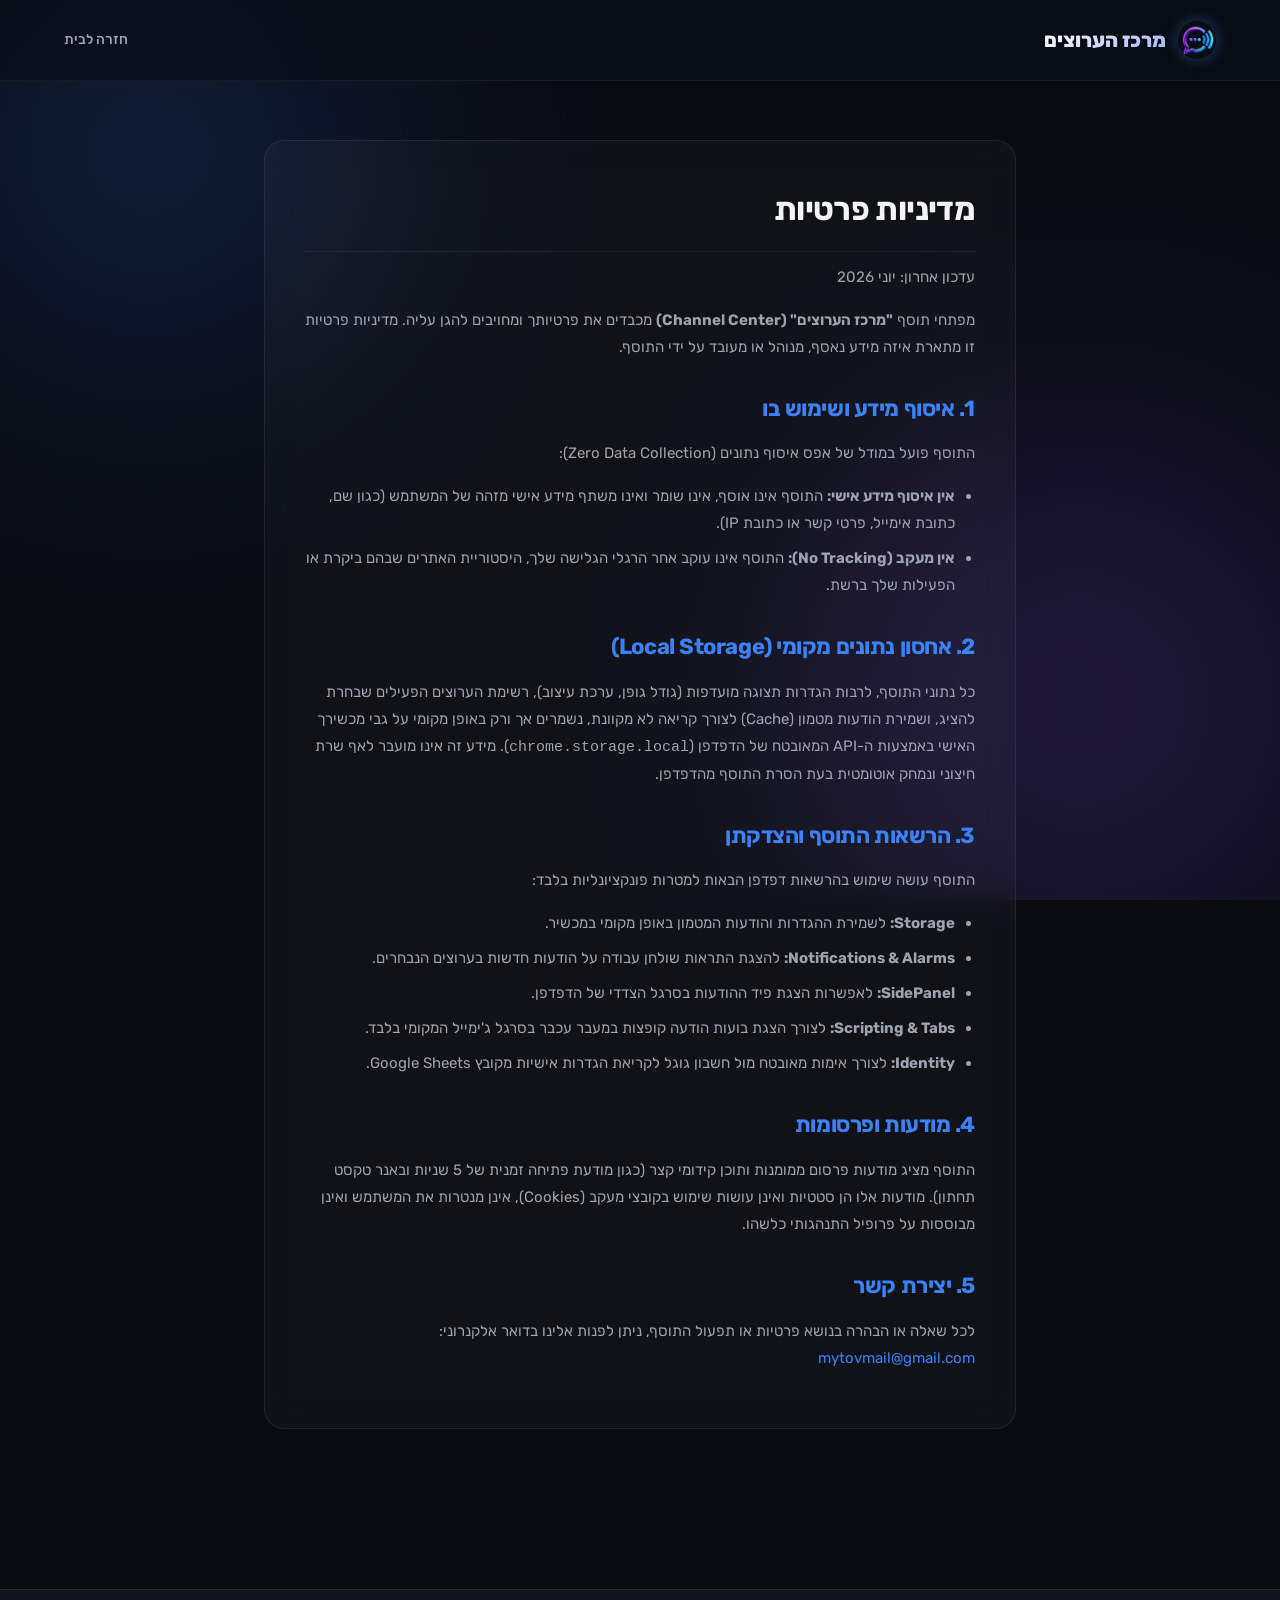
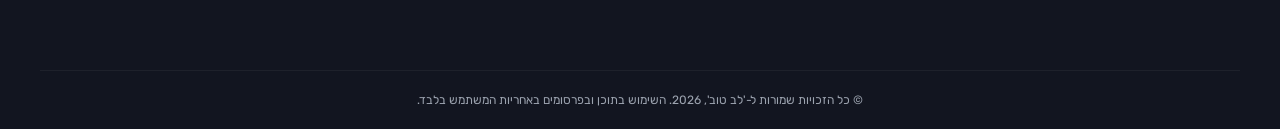
==== privacy.html @ 49b7ddda "Initial commit of Channel Center website landing page and privacy policy" ====
<!DOCTYPE html>
<html lang="he" dir="rtl">
<head>
  <meta charset="UTF-8">
  <meta name="viewport" content="width=device-width, initial-scale=1.0">
  <title>מדיניות פרטיות - מרכז הערוצים</title>
  <link rel="preconnect" href="https://fonts.googleapis.com">
  <link rel="preconnect" href="https://fonts.gstatic.com" crossorigin>
  <link href="https://fonts.googleapis.com/css2?family=Inter:wght@400;500;600;700&family=Rubik:wght@400;500;700&display=swap" rel="stylesheet">
  <link rel="stylesheet" href="style.css">
  <style>
    .privacy-content {
      padding-top: 140px;
      padding-bottom: 80px;
      max-width: 800px;
      margin: 0 auto;
    }
    .privacy-card {
      padding: 40px;
      line-height: 1.8;
    }
    .privacy-card h1 {
      font-size: 32px;
      margin-bottom: 12px;
      border-bottom: 1px solid var(--border-glass);
      padding-bottom: 12px;
    }
    .privacy-card h2 {
      font-size: 22px;
      margin-top: 28px;
      margin-bottom: 12px;
      color: var(--accent);
    }
    .privacy-card p, .privacy-card ul {
      margin-bottom: 16px;
      color: var(--text-muted);
      font-size: 15px;
    }
    .privacy-card ul {
      padding-right: 20px;
    }
    .privacy-card li {
      margin-bottom: 8px;
    }
  </style>
</head>
<body>
  <!-- Ambient background glow effect -->
  <div class="glow-container">
    <div class="glow-ball ball-1"></div>
    <div class="glow-ball ball-2"></div>
  </div>

  <header class="main-header">
    <div class="header-container container">
      <div class="logo-area">
        <a href="index.html" style="display:flex; align-items:center; gap:12px; text-decoration:none;">
          <img src="logo.png" alt="לוגו מרכז הערוצים" class="logo-img" onerror="this.src='https://cdn-icons-png.flaticon.com/512/3661/3661348.png'">
          <span class="logo-text">מרכז הערוצים</span>
        </a>
      </div>
      <nav class="main-nav">
        <a href="index.html">חזרה לבית</a>
      </nav>
    </div>
  </header>

  <main class="privacy-content container">
    <div class="glass-card privacy-card">
      <h1>מדיניות פרטיות</h1>
      <p>עדכון אחרון: יוני 2026</p>
      
      <p>
        מפתחי תוסף <strong>"מרכז הערוצים" (Channel Center)</strong> מכבדים את פרטיותך ומחויבים להגן עליה. מדיניות פרטיות זו מתארת איזה מידע נאסף, מנוהל או מעובד על ידי התוסף.
      </p>

      <h2>1. איסוף מידע ושימוש בו</h2>
      <p>התוסף פועל במודל של אפס איסוף נתונים (Zero Data Collection):</p>
      <ul>
        <li><strong>אין איסוף מידע אישי:</strong> התוסף אינו אוסף, אינו שומר ואינו משתף מידע אישי מזהה של המשתמש (כגון שם, כתובת אימייל, פרטי קשר או כתובת IP).</li>
        <li><strong>אין מעקב (No Tracking):</strong> התוסף אינו עוקב אחר הרגלי הגלישה שלך, היסטוריית האתרים שבהם ביקרת או הפעילות שלך ברשת.</li>
      </ul>

      <h2>2. אחסון נתונים מקומי (Local Storage)</h2>
      <p>
        כל נתוני התוסף, לרבות הגדרות תצוגה מועדפות (גודל גופן, ערכת עיצוב), רשימת הערוצים הפעילים שבחרת להציג, ושמירת הודעות מטמון (Cache) לצורך קריאה לא מקוונת, נשמרים אך ורק באופן מקומי על גבי מכשירך האישי באמצעות ה-API המאובטח של הדפדפן (<code>chrome.storage.local</code>). מידע זה אינו מועבר לאף שרת חיצוני ונמחק אוטומטית בעת הסרת התוסף מהדפדפן.
      </p>

      <h2>3. הרשאות התוסף והצדקתן</h2>
      <p>התוסף עושה שימוש בהרשאות דפדפן הבאות למטרות פונקציונליות בלבד:</p>
      <ul>
        <li><strong>Storage:</strong> לשמירת ההגדרות והודעות המטמון באופן מקומי במכשיר.</li>
        <li><strong>Notifications & Alarms:</strong> להצגת התראות שולחן עבודה על הודעות חדשות בערוצים הנבחרים.</li>
        <li><strong>SidePanel:</strong> לאפשרות הצגת פיד ההודעות בסרגל הצדדי של הדפדפן.</li>
        <li><strong>Scripting & Tabs:</strong> לצורך הצגת בועות הודעה קופצות במעבר עכבר בסרגל ג'ימייל המקומי בלבד.</li>
        <li><strong>Identity:</strong> לצורך אימות מאובטח מול חשבון גוגל לקריאת הגדרות אישיות מקובץ Google Sheets.</li>
      </ul>

      <h2>4. מודעות ופרסומות</h2>
      <p>
        התוסף מציג מודעות פרסום ממומנות ותוכן קידומי קצר (כגון מודעת פתיחה זמנית של 5 שניות ובאנר טקסט תחתון). מודעות אלו הן סטטיות ואינן עושות שימוש בקובצי מעקב (Cookies), אינן מנטרות את המשתמש ואינן מבוססות על פרופיל התנהגותי כלשהו.
      </p>

      <h2>5. יצירת קשר</h2>
      <p>
        לכל שאלה או הבהרה בנושא פרטיות או תפעול התוסף, ניתן לפנות אלינו בדואר אלקנרוני: <a href="mailto:mytovmail@gmail.com" style="color:var(--accent); text-decoration:none;">mytovmail@gmail.com</a>
      </p>
    </div>
  </main>

  <footer class="main-footer">
    <div class="footer-bottom container">
      <p>© כל הזכויות שמורות ל-'לב טוב', 2026. השימוש בתוכן ובפרסומים באחריות המשתמש בלבד.</p>
    </div>
  </footer>
</body>
</html>
---- style.css ----
/* Reset & Global Styles */
* {
  margin: 0;
  padding: 0;
  box-sizing: border-box;
}

:root {
  --bg-primary: #090b11;
  --bg-secondary: #121520;
  --bg-glass: rgba(255, 255, 255, 0.03);
  --border-glass: rgba(255, 255, 255, 0.07);
  --text: #f3f4f6;
  --text-muted: #9ca3af;
  --accent: #3b82f6;
  --accent-glow: rgba(59, 130, 246, 0.5);
  --accent-purple: #8b5cf6;
  --radius-lg: 20px;
  --radius-md: 12px;
  --transition: all 0.3s cubic-bezier(0.16, 1, 0.3, 1);
}

html {
  scroll-behavior: smooth;
}

body {
  background-color: var(--bg-primary);
  color: var(--text);
  font-family: 'Outfit', 'Rubik', 'Inter', sans-serif;
  overflow-x: hidden;
  line-height: 1.6;
  text-align: right;
}

.container {
  width: 100%;
  max-width: 1200px;
  margin: 0 auto;
  padding: 0 24px;
}

/* Ambient Background Glow */
.glow-container {
  position: absolute;
  top: 0;
  left: 0;
  width: 100%;
  height: 100%;
  overflow: hidden;
  z-index: -1;
  pointer-events: none;
}

.glow-ball {
  position: absolute;
  border-radius: 50%;
  filter: blur(120px);
  opacity: 0.15;
}

.ball-1 {
  width: 500px;
  height: 500px;
  background: var(--accent);
  top: -100px;
  left: -100px;
}

.ball-2 {
  width: 600px;
  height: 600px;
  background: var(--accent-purple);
  top: 400px;
  right: -100px;
}

.ball-3 {
  width: 400px;
  height: 400px;
  background: #06b6d4;
  bottom: -100px;
  left: 200px;
}

/* Typography Utility */
h1, h2, h3, h4 {
  font-weight: 700;
  letter-spacing: -0.02em;
}

.text-gradient {
  background: linear-gradient(135deg, var(--accent) 0%, var(--accent-purple) 100%);
  -webkit-background-clip: text;
  -webkit-text-fill-color: transparent;
}

/* Glassmorphic Card */
.glass-card {
  background: var(--bg-glass);
  border: 1px solid var(--border-glass);
  border-radius: var(--radius-lg);
  backdrop-filter: blur(16px);
  -webkit-backdrop-filter: blur(16px);
  transition: var(--transition);
}

/* Buttons */
.btn {
  display: inline-flex;
  align-items: center;
  justify-content: center;
  font-weight: 600;
  text-decoration: none;
  border-radius: 30px;
  transition: var(--transition);
  cursor: pointer;
}

.btn-primary {
  background: linear-gradient(135deg, var(--accent) 0%, var(--accent-purple) 100%);
  color: white;
  box-shadow: 0 4px 20px var(--accent-glow);
}

.btn-primary:hover {
  transform: translateY(-2px);
  box-shadow: 0 6px 24px rgba(59, 130, 246, 0.7);
}

.btn-secondary {
  background: rgba(255, 255, 255, 0.05);
  color: var(--text);
  border: 1px solid var(--border-glass);
}

.btn-secondary:hover {
  background: rgba(255, 255, 255, 0.1);
  transform: translateY(-2px);
}

.btn-sm {
  padding: 8px 16px;
  font-size: 13px;
}

.btn-lg {
  padding: 16px 32px;
  font-size: 16px;
}

/* Main Header */
.main-header {
  position: fixed;
  top: 0;
  left: 0;
  width: 100%;
  z-index: 1000;
  backdrop-filter: blur(20px);
  -webkit-backdrop-filter: blur(20px);
  border-bottom: 1px solid rgba(255, 255, 255, 0.05);
  background: rgba(9, 13, 22, 0.7);
}

.header-container {
  height: 80px;
  display: flex;
  align-items: center;
  justify-content: space-between;
}

.logo-area {
  display: flex;
  align-items: center;
  gap: 12px;
}

.logo-img {
  width: 38px;
  height: 38px;
  border-radius: 50%;
  object-fit: cover;
  box-shadow: 0 0 15px rgba(59, 130, 246, 0.4);
}

.logo-text {
  font-size: 20px;
  font-weight: 800;
  background: linear-gradient(135deg, #fff 0%, #a5b4fc 100%);
  -webkit-background-clip: text;
  -webkit-text-fill-color: transparent;
}

.main-nav {
  display: flex;
  align-items: center;
  gap: 32px;
}

.main-nav a {
  color: var(--text-muted);
  text-decoration: none;
  font-weight: 500;
  font-size: 14px;
  transition: var(--transition);
}

.main-nav a:hover {
  color: var(--text);
}

.main-nav .nav-secondary {
  opacity: 0.7;
}

/* Hero Section */
.hero-section {
  padding-top: 160px;
  padding-bottom: 100px;
  display: flex;
  align-items: center;
  justify-content: space-between;
  gap: 48px;
}

.hero-content {
  flex: 1;
  max-width: 600px;
}

.badge {
  display: inline-block;
  padding: 6px 14px;
  border-radius: 20px;
  background: rgba(59, 130, 246, 0.1);
  color: var(--accent);
  border: 1px solid rgba(59, 130, 246, 0.2);
  font-size: 12px;
  font-weight: 700;
  margin-bottom: 24px;
}

.hero-content h1 {
  font-size: 48px;
  line-height: 1.2;
  margin-bottom: 24px;
}

.hero-subtitle {
  color: var(--text-muted);
  font-size: 18px;
  margin-bottom: 36px;
  font-weight: 400;
}

.hero-actions {
  display: flex;
  align-items: center;
  gap: 16px;
  margin-bottom: 24px;
}

.hero-meta {
  font-size: 13px;
  color: var(--text-muted);
  display: flex;
  gap: 12px;
}

/* Extension Mockup */
.hero-mockup-wrapper {
  flex: 1;
  display: flex;
  justify-content: center;
}

.mockup-card {
  width: 360px;
  height: 480px;
  display: flex;
  flex-direction: column;
  box-shadow: 0 30px 60px rgba(0,0,0,0.4), 0 0 100px rgba(59, 130, 246, 0.1);
}

.mockup-header {
  padding: 12px;
  border-bottom: 1px solid var(--border-glass);
  display: flex;
  align-items: center;
  position: relative;
}

.mockup-dots {
  display: flex;
  gap: 6px;
}

.mockup-dots span {
  width: 8px;
  height: 8px;
  border-radius: 50%;
  background: rgba(255,255,255,0.2);
}

.mockup-title {
  position: absolute;
  left: 50%;
  top: 50%;
  transform: translate(-50%, -50%);
  font-size: 11px;
  color: var(--text-muted);
}

.mockup-body {
  display: flex;
  flex: 1;
  overflow: hidden;
}

.mockup-sidebar {
  width: 50px;
  border-left: 1px solid var(--border-glass);
  display: flex;
  flex-direction: column;
  align-items: center;
  padding: 12px 0;
  gap: 16px;
  background: rgba(0,0,0,0.15);
}

.mockup-sidebar-item {
  width: 32px;
  height: 32px;
  border-radius: 50%;
  display: flex;
  align-items: center;
  justify-content: center;
  font-size: 16px;
  cursor: pointer;
  transition: var(--transition);
}

.mockup-sidebar-item.active {
  background: rgba(59, 130, 246, 0.15);
  border: 1px solid rgba(59, 130, 246, 0.3);
}

.mockup-feed {
  flex: 1;
  padding: 14px;
  display: flex;
  flex-direction: column;
  gap: 12px;
  overflow-y: auto;
}

.mockup-feed-header {
  display: flex;
  justify-content: space-between;
  align-items: center;
}

.feed-ch-title {
  font-weight: 700;
  font-size: 15px;
}

.feed-ch-badge {
  font-size: 10px;
  color: var(--text-muted);
}

.mockup-tabs {
  display: flex;
  gap: 8px;
}

.mockup-tab {
  font-size: 10px;
  padding: 4px 10px;
  border-radius: 20px;
  background: rgba(255,255,255,0.03);
  color: var(--text-muted);
}

.mockup-tab.active {
  background: var(--accent);
  color: white;
}

.mockup-card-item {
  background: rgba(255,255,255,0.02);
  border: 1px solid var(--border-glass);
  border-radius: var(--radius-md);
  padding: 12px;
  display: flex;
  flex-direction: column;
  gap: 8px;
}

.card-item-header {
  display: flex;
  justify-content: space-between;
  font-size: 10px;
  color: var(--text-muted);
}

.mockup-card-item p {
  font-size: 11px;
}

.card-item-media {
  background: rgba(0,0,0,0.2);
  padding: 8px;
  border-radius: 6px;
  font-size: 10px;
  text-align: center;
  color: var(--accent);
  font-weight: 600;
}

.card-item-reactions {
  display: flex;
  gap: 8px;
  font-size: 10px;
}

/* Features Section */
.features-section {
  padding: 100px 0;
}

.section-header {
  text-align: center;
  max-width: 700px;
  margin: 0 auto 60px;
}

.section-header h2 {
  font-size: 36px;
  margin-bottom: 16px;
}

.section-header p {
  color: var(--text-muted);
  font-size: 16px;
}

.features-grid {
  display: grid;
  grid-template-columns: repeat(auto-fill, minmax(320px, 1fr));
  gap: 24px;
}

.feature-card {
  padding: 32px;
}

.feature-card:hover {
  transform: translateY(-4px);
  border-color: rgba(59, 130, 246, 0.2);
  box-shadow: 0 10px 30px rgba(59, 130, 246, 0.05);
}

.feature-icon {
  font-size: 36px;
  margin-bottom: 20px;
}

.feature-card h3 {
  font-size: 20px;
  margin-bottom: 12px;
}

.feature-card p {
  color: var(--text-muted);
  font-size: 14px;
}

/* Channels Showcase */
.channels-section {
  padding: 80px 0;
  background: radial-gradient(50% 50% at 50% 50%, rgba(59, 130, 246, 0.03) 0%, transparent 100%);
}

.channels-list-showcase {
  display: flex;
  flex-wrap: wrap;
  gap: 12px;
  justify-content: center;
  max-width: 900px;
  margin: 40px auto 0;
}

.channel-pill {
  background: var(--bg-glass);
  border: 1px solid var(--border-glass);
  padding: 10px 20px;
  border-radius: 30px;
  font-size: 13px;
  font-weight: 600;
  transition: var(--transition);
  cursor: default;
}

.channel-pill:hover {
  border-color: var(--accent);
  color: var(--accent);
  transform: translateY(-2px);
  box-shadow: 0 4px 15px rgba(59,130,246,0.15);
}

/* Installation Guide */
.installation-section {
  padding: 100px 0;
}

.installation-steps {
  display: grid;
  grid-template-columns: repeat(auto-fill, minmax(260px, 1fr));
  gap: 24px;
  margin-top: 40px;
}

.step-card {
  padding: 32px;
  text-align: center;
  position: relative;
}

.step-num {
  width: 48px;
  height: 48px;
  border-radius: 50%;
  background: var(--accent);
  color: white;
  display: flex;
  align-items: center;
  justify-content: center;
  font-size: 20px;
  font-weight: 700;
  margin: 0 auto 24px;
  box-shadow: 0 4px 15px var(--accent-glow);
}

.step-card h4 {
  font-size: 18px;
  margin-bottom: 12px;
}

.step-card p {
  color: var(--text-muted);
  font-size: 14px;
}

.step-card code {
  background: rgba(0,0,0,0.3);
  padding: 2px 6px;
  border-radius: 4px;
  font-family: monospace;
  font-size: 12px;
  color: #f43f5e;
}

/* Main Footer */
.main-footer {
  background: var(--bg-secondary);
  border-top: 1px solid var(--border-glass);
  padding: 80px 0 20px;
  margin-top: 80px;
}

.footer-container {
  display: flex;
  flex-wrap: wrap;
  gap: 48px;
  justify-content: space-between;
  margin-bottom: 60px;
}

.footer-about {
  flex: 2;
  min-width: 280px;
}

.footer-about h3 {
  font-size: 24px;
  margin-bottom: 16px;
}

.footer-about p {
  color: var(--text-muted);
  font-size: 14px;
  max-width: 400px;
}

.footer-links, .footer-contact {
  flex: 1;
  min-width: 200px;
}

.footer-links h4, .footer-contact h4 {
  font-size: 16px;
  margin-bottom: 20px;
  font-weight: 600;
}

.footer-links a {
  display: block;
  color: var(--text-muted);
  text-decoration: none;
  margin-bottom: 12px;
  font-size: 14px;
  transition: var(--transition);
}

.footer-links a:hover {
  color: var(--text);
  padding-right: 4px;
}

.footer-contact p {
  color: var(--text-muted);
  font-size: 14px;
  margin-bottom: 12px;
}

.mail-link {
  color: var(--accent);
  text-decoration: none;
  font-weight: 600;
  font-size: 15px;
}

.mail-link:hover {
  text-decoration: underline;
}

.footer-bottom {
  border-top: 1px solid rgba(255,255,255,0.05);
  padding-top: 20px;
  text-align: center;
  font-size: 12px;
  color: var(--text-muted);
}

/* Responsive adjustments */
@media (max-width: 968px) {
  .hero-section {
    flex-direction: column-reverse;
    text-align: center;
    padding-top: 120px;
    gap: 32px;
  }
  
  .hero-content {
    max-width: 100%;
  }

  .hero-meta {
    justify-content: center;
  }
  
  .main-nav {
    display: none;
  }
}
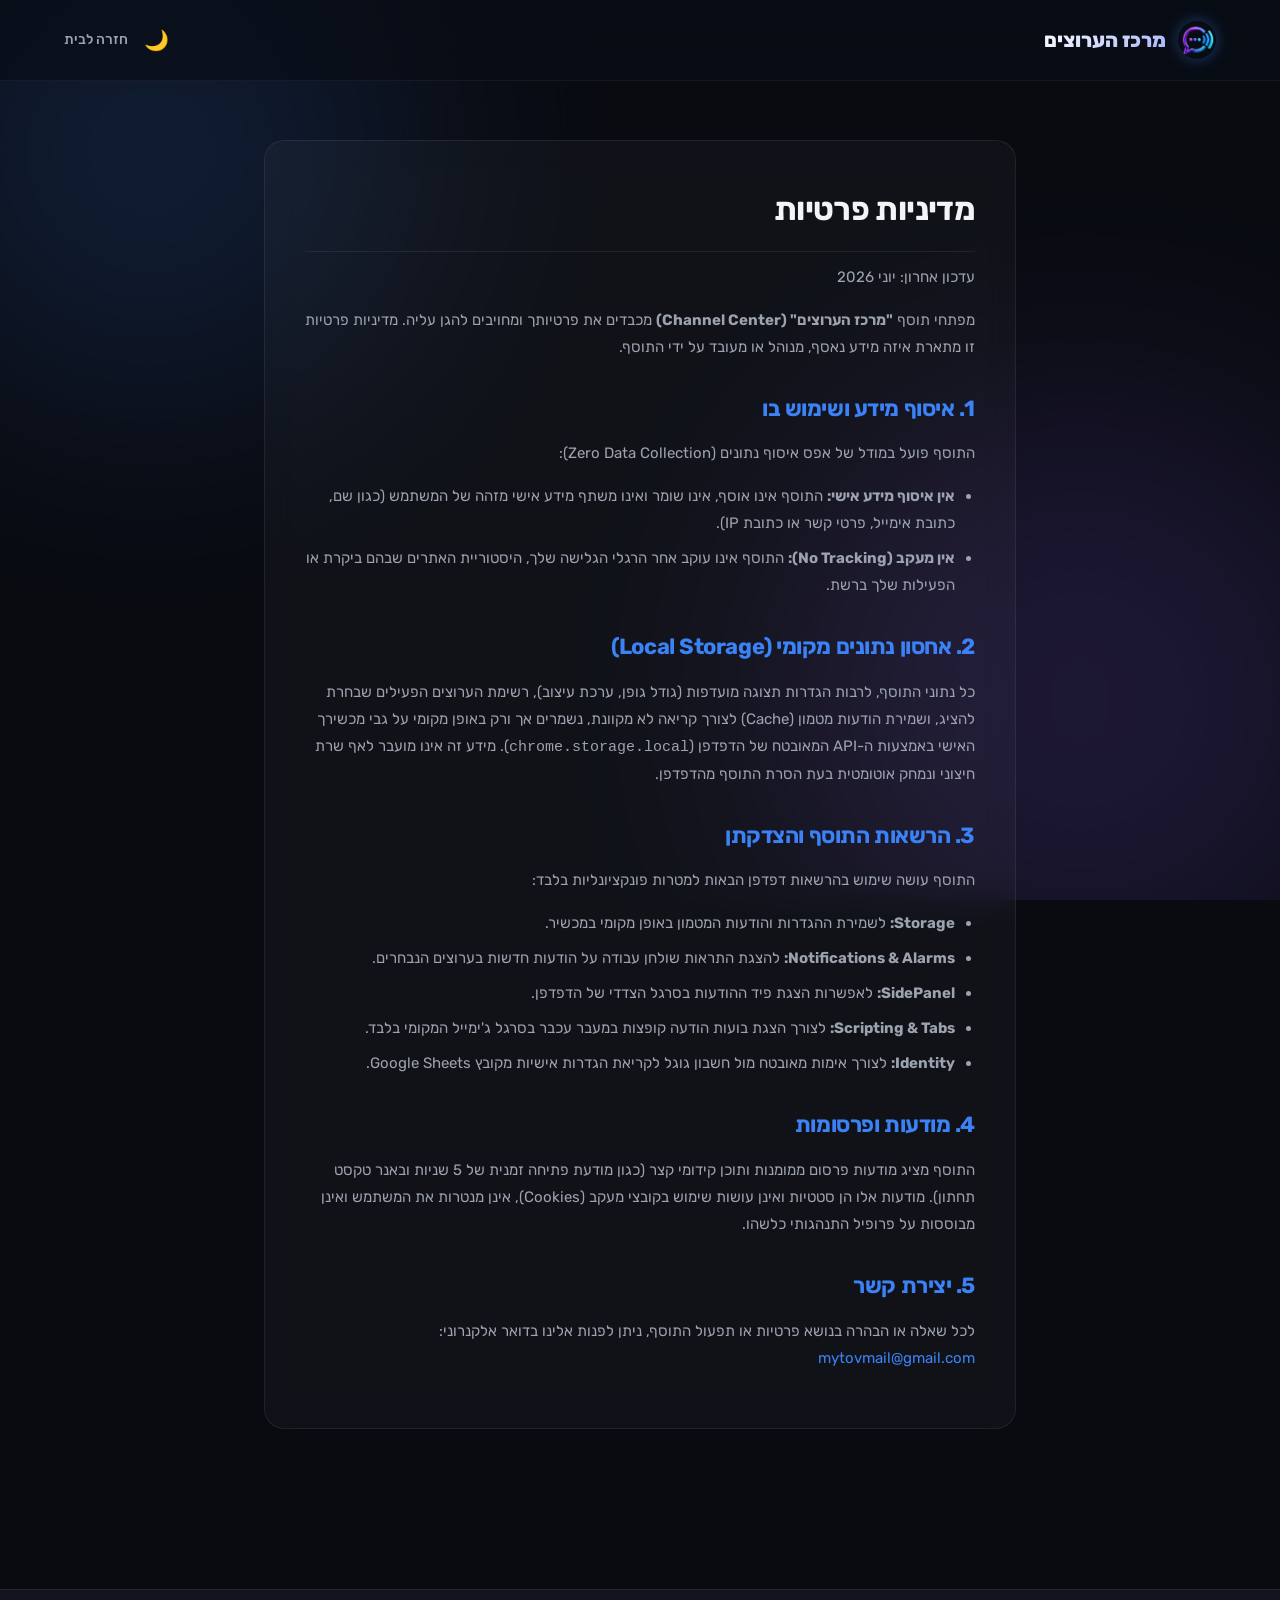
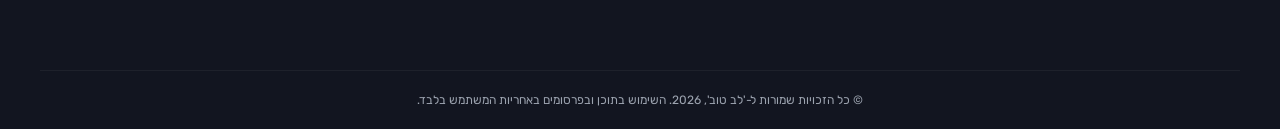
==== commit 0bd91990: "Implement aggregated Home videos feed, light/dark mode, and CSP fixes" ====
--- a/privacy.html
+++ b/privacy.html
@@ -59,9 +59,12 @@
           <span class="logo-text">מרכז הערוצים</span>
         </a>
       </div>
-      <nav class="main-nav">
-        <a href="index.html">חזרה לבית</a>
-      </nav>
+      <div style="display: flex; align-items: center; gap: 12px;">
+        <button id="theme-toggle" class="theme-toggle-btn" title="שינוי מצב עיצוב" style="background: none; border: none; font-size: 20px; cursor: pointer; padding: 4px; display: flex; align-items: center; justify-content: center; color: var(--text);">🌙</button>
+        <nav class="main-nav">
+          <a href="index.html">חזרה לבית</a>
+        </nav>
+      </div>
     </div>
   </header>
 
@@ -113,5 +116,6 @@
       <p>© כל הזכויות שמורות ל-'לב טוב', 2026. השימוש בתוכן ובפרסומים באחריות המשתמש בלבד.</p>
     </div>
   </footer>
+  <script src="script.js"></script>
 </body>
 </html>
--- a/style.css
+++ b/style.css
@@ -665,3 +665,116 @@
     display: none;
   }
 }
+
+/* ☀️ Light Mode Styles & Variables */
+:root.light-mode {
+  --bg-primary: #f8fafc;
+  --bg-secondary: #f1f5f9;
+  --bg-glass: rgba(255, 255, 255, 0.4);
+  --border-glass: rgba(15, 23, 42, 0.08);
+  --text: #0f172a;
+  --text-muted: #475569;
+  --accent: #2563eb;
+  --accent-glow: rgba(37, 99, 235, 0.2);
+  --accent-purple: #7c3aed;
+}
+
+:root.light-mode .glow-ball {
+  opacity: 0.08 !important;
+}
+
+:root.light-mode .glass-card {
+  background: rgba(255, 255, 255, 0.8) !important;
+  border-color: rgba(15, 23, 42, 0.08) !important;
+  box-shadow: 0 8px 32px rgba(15, 23, 42, 0.05) !important;
+}
+
+:root.light-mode .logo-text, 
+:root.light-mode h1, 
+:root.light-mode h2, 
+:root.light-mode h3, 
+:root.light-mode h4,
+:root.light-mode .step-card h4 {
+  color: #0f172a !important;
+}
+
+:root.light-mode .hero-subtitle,
+:root.light-mode .step-card p,
+:root.light-mode .feature-card p,
+:root.light-mode .about-section p,
+:root.light-mode .footer-about p {
+  color: #334155 !important;
+}
+
+:root.light-mode .btn-secondary {
+  background: rgba(15, 23, 42, 0.04) !important;
+  border-color: rgba(15, 23, 42, 0.1) !important;
+  color: #334155 !important;
+}
+
+:root.light-mode .btn-secondary:hover {
+  background: rgba(15, 23, 42, 0.08) !important;
+}
+
+:root.light-mode .sidebar-logo h3 {
+  color: #0f172a !important;
+}
+
+:root.light-mode .active-channel-meta h2 {
+  color: #0f172a !important;
+}
+
+:root.light-mode .viewer-tab {
+  color: #475569 !important;
+  background: rgba(15, 23, 42, 0.04) !important;
+}
+
+:root.light-mode .viewer-tab.active {
+  color: #ffffff !important;
+  background: var(--accent) !important;
+}
+
+:root.light-mode .msg-card {
+  background: rgba(255, 255, 255, 0.85) !important;
+  border-color: rgba(15, 23, 42, 0.06) !important;
+  color: #1e293b !important;
+}
+
+:root.light-mode .msg-text {
+  color: #1e293b !important;
+}
+
+:root.light-mode .msg-author {
+  color: #475569 !important;
+}
+
+:root.light-mode .sidebar-item {
+  color: #334155 !important;
+}
+
+:root.light-mode .sidebar-item:hover {
+  background: rgba(15, 23, 42, 0.04) !important;
+}
+
+:root.light-mode .sidebar-item.active {
+  background: rgba(37, 99, 235, 0.1) !important;
+  color: #2563eb !important;
+}
+
+:root.light-mode .ticker-track {
+  background: rgba(15, 23, 42, 0.03) !important;
+  color: #334155 !important;
+}
+
+:root.light-mode .viewer-pinned-bar {
+  background: rgba(255, 255, 255, 0.9) !important;
+  border-color: rgba(15, 23, 42, 0.08) !important;
+}
+
+:root.light-mode .pinned-label {
+  color: var(--accent) !important;
+}
+
+:root.light-mode .theme-toggle-btn {
+  color: #0f172a !important;
+}
